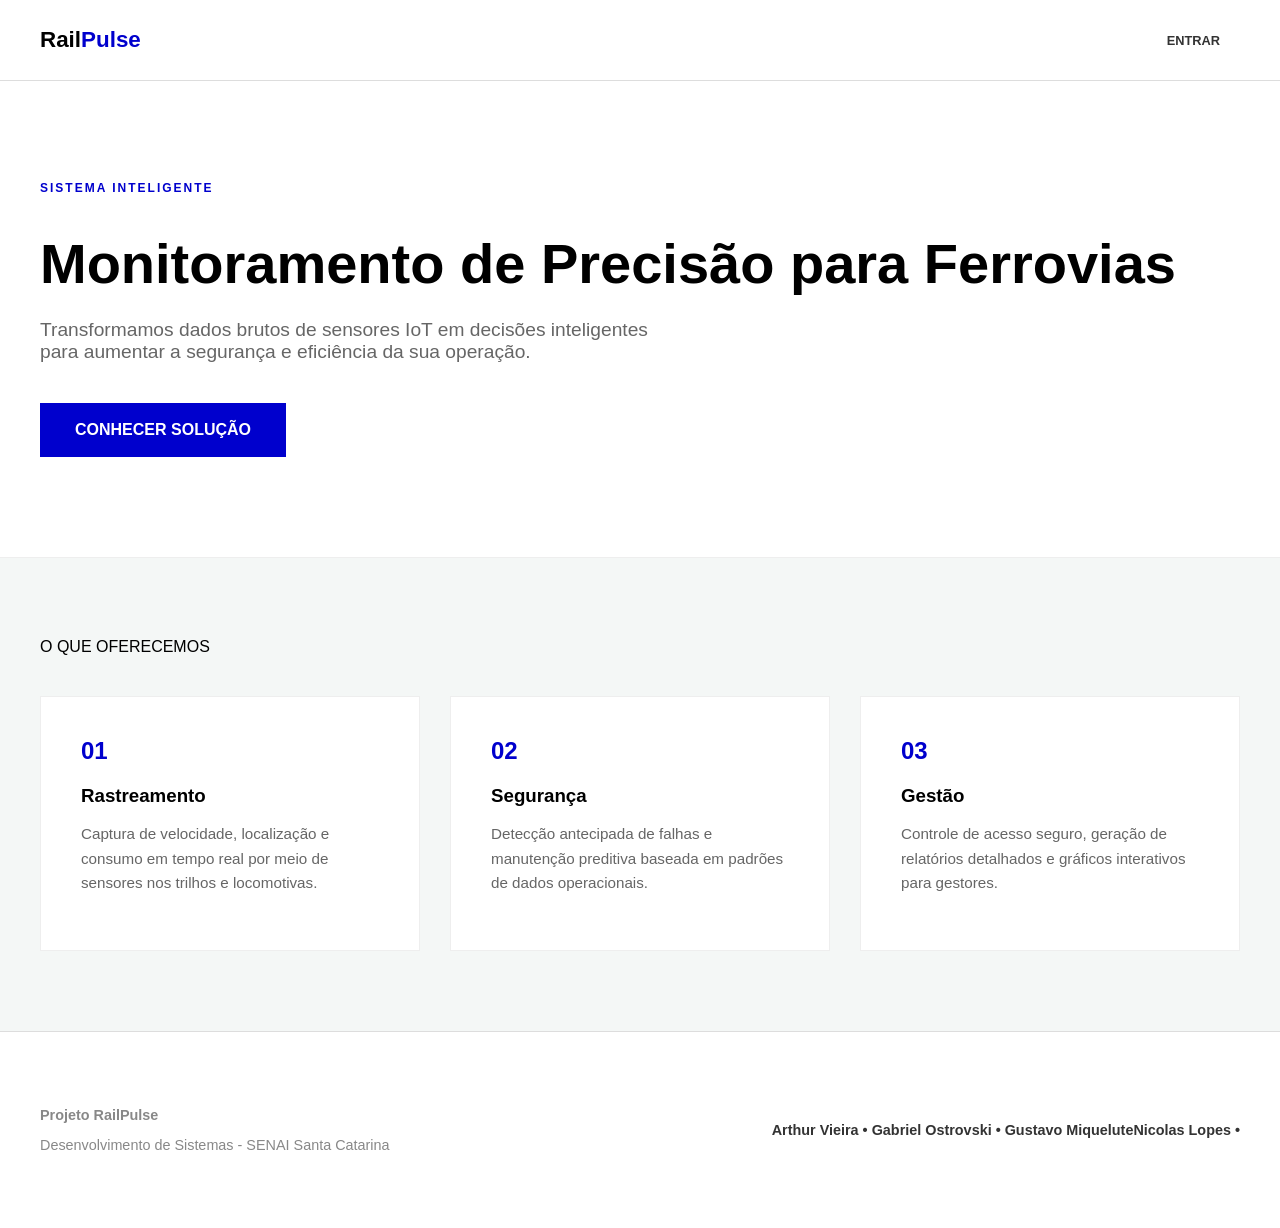
==== index.html @ ef1908db "add-ajustes" ====
<!DOCTYPE html>
<html lang="en">
<head>
    <meta charset="UTF-8">
    <meta name="viewport" content="width=device-width, initial-scale=1.0">
    <title>RailPulse</title>
    <link rel="stylesheet" href="assets/style/style.css">
</head>
<body class="corpo-inicial">
    
    <nav class="navegacao">
        <div class="container-menu">
            <div class="logo">Rail<span>Pulse</span></div>
            <div class="botoes-topo">
                <a href="public/login.html" class="link-entrar">ENTRAR</a>
            </div>
        </div>
    </nav>

    <header class="banner">
        <div class="container">
            <div class="conteudo-banner">
                <span class="etiqueta">SISTEMA INTELIGENTE</span>
                <h1 class="titulo-principal">Monitoramento de Precisão para Ferrovias</h1>
                <p class="texto-apoio">Transformamos dados brutos de sensores IoT em decisões inteligentes para aumentar a segurança e eficiência da sua operação.</p>
                <div class="acoes">
                    <a href="#solucoes" class="botao-azul">CONHECER SOLUÇÃO</a>
                </div>
            </div>
        </div>
    </header>

    <section id="solucoes" class="recursos">
        <div class="container">
            <div class="section-title light">O QUE OFERECEMOS</div>
            <div class="grade-recursos">
                <div class="cartao">
                    <div class="numero">01</div>
                    <h3>Rastreamento</h3>
                    <p>Captura de velocidade, localização e consumo em tempo real por meio de sensores nos trilhos e locomotivas.</p>
                </div>
                <div class="cartao">
                    <div class="numero">02</div>
                    <h3>Segurança</h3>
                    <p>Detecção antecipada de falhas e manutenção preditiva baseada em padrões de dados operacionais.</p>
                </div>
                <div class="cartao">
                    <div class="numero">03</div>
                    <h3>Gestão</h3>
                    <p>Controle de acesso seguro, geração de relatórios detalhados e gráficos interativos para gestores.</p>
                </div>
            </div>
        </div>
    </section>

    <footer class="rodape">
        <div class="container">
            <div class="conteudo-rodape">
                <div class="info-projeto">
                    <p><strong>Projeto RailPulse</strong></p>
                    <p>Desenvolvimento de Sistemas - SENAI Santa Catarina</p>
                </div>
                <div class="equipe">
                    <span>Arthur Vieira • Gabriel Ostrovski • Gustavo MiqueluteNicolas Lopes • </span>
                </div>
            </div>
        </div>
    </footer>
</body>
</html>
---- assets/style/style.css ----
* {
    font-family: 'inter', arial, sans-serif ;
}

.corpo-inicial {
    background-color: #f4f7f6;
    margin: 0;
}

.container {
    max-width: 1200px;
    margin: 0 auto;
    padding: 0 30px;
}

.navegacao {
    height: 80px;
    background: #fff;
    display: flex;
    align-items: center;
    border-bottom: 1px solid #ddd;
    position: sticky;
    top: 0;
    z-index: 1000;
}

.container-menu {
    width: 100%;
    max-width: 1200px;
    margin: 0 auto;
    padding: 0 30px;
    display: flex;
    justify-content: space-between;
    align-items: center;
}

.logo {
    font-size: 1.4rem;
    font-weight: 800;
}

.logo span { color: #0000cd; }

.link-entrar {
    text-decoration: none;
    color: #333;
    font-weight: 700;
    font-size: 0.8rem;
    margin-right: 20px;
}

.botao-destaque {
    text-decoration: none;
    background: #000;
    color: #fff;
    padding: 10px 20px;
    font-weight: bold;
    font-size: 0.8rem;
}

.banner {
    background: #fff;
    padding: 100px 0;
    border-bottom: 1px solid #eee;
}

.etiqueta {
    color: #0000cd;
    font-weight: 800;
    font-size: 0.75rem;
    letter-spacing: 2px;
    display: block;
    margin-bottom: 15px;
}

.titulo-principal {
    font-size: 3.5rem;
    font-weight: 900;
    line-height: 1.1;
    margin-bottom: 25px;
    color: #000;
}

.texto-apoio {
    font-size: 1.2rem;
    color: #666;
    max-width: 650px;
    margin-bottom: 40px;
}

.botao-azul {
    background-color: #0000cd;
    color: #fff;
    padding: 18px 35px;
    text-decoration: none;
    font-weight: bold;
    display: inline-block;
}

.recursos { padding: 80px 0; }

.grade-recursos {
    display: grid;
    grid-template-columns: repeat(3, 1fr);
    gap: 30px;
    margin-top: 40px;
}

.cartao {
    background: #fff;
    padding: 40px;
    border: 1px solid #eee;
}

.numero {
    color: #0000cd;
    font-weight: 900;
    font-size: 1.5rem;
    margin-bottom: 20px;
}

.cartao h3 {
    margin-bottom: 15px;
    font-weight: 700;
}

.cartao p {
    color: #666;
    font-size: 0.95rem;
    line-height: 1.6;
}

.rodape {
    background: #fff;
    padding: 60px 0;
    border-top: 1px solid #ddd;
    color: #888;
    font-size: 0.9rem;
}

.conteudo-rodape {
    display: flex;
    justify-content: space-between;
    align-items: center;
}

.equipe { font-weight: bold; color: #333; }

@media (max-width: 900px) {
    .grade-recursos { grid-template-columns: 1fr; }
    .titulo-principal { font-size: 2.5rem; }
    .conteudo-rodape { flex-direction: column; text-align: center; gap: 20px; }
}
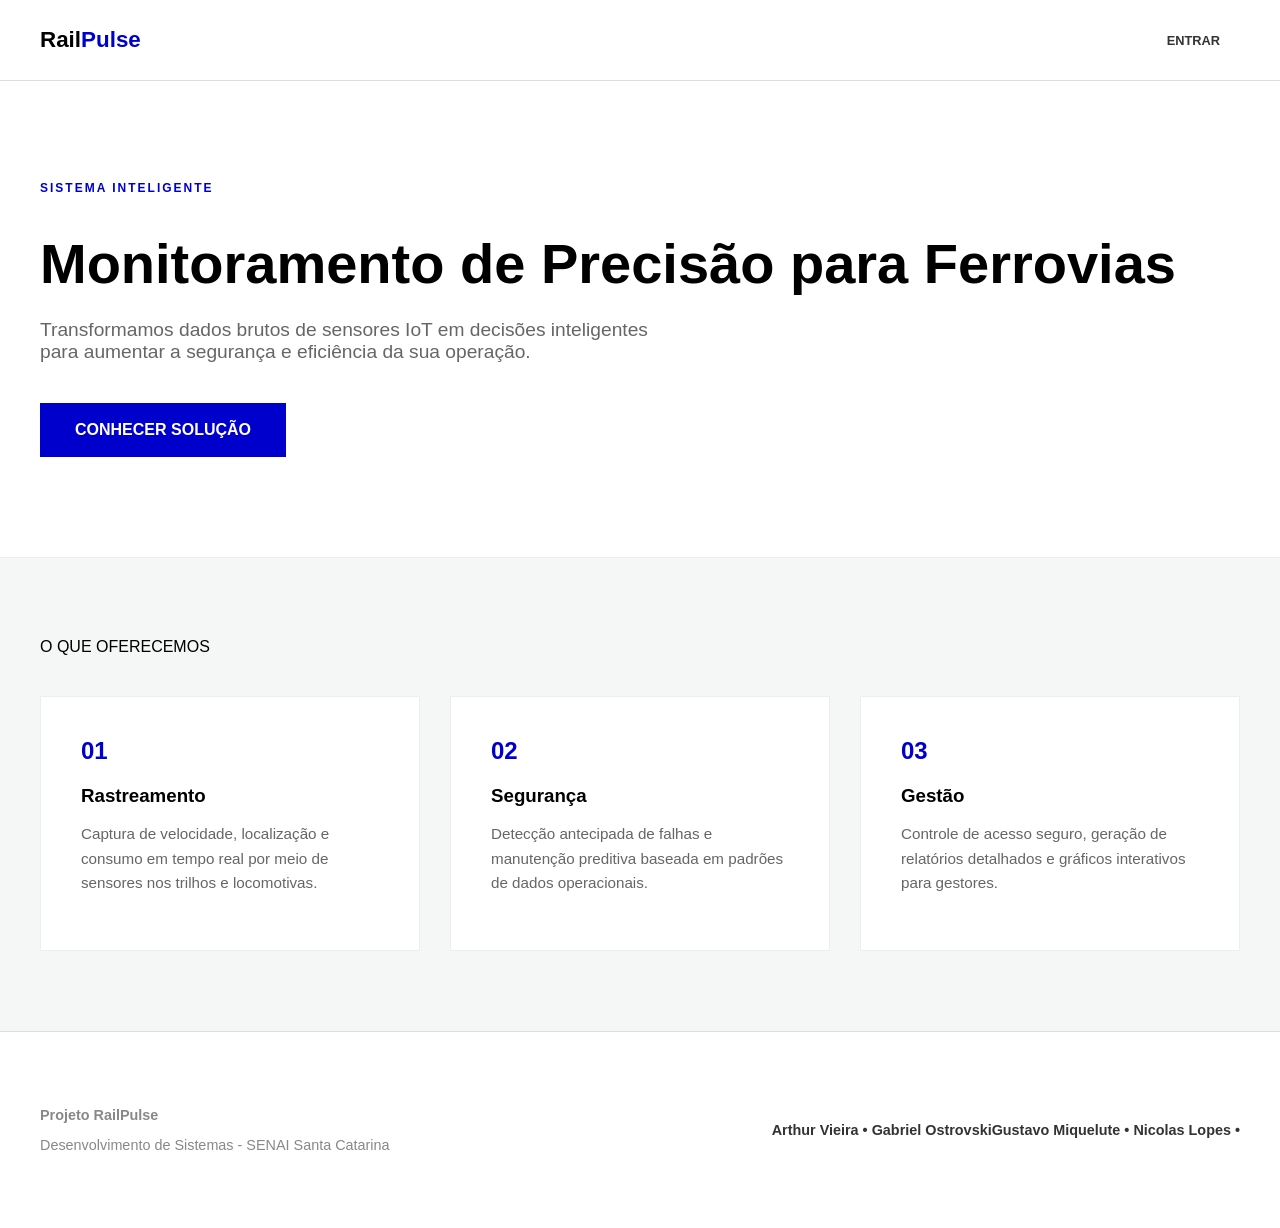
==== commit 74deb945: "ADD - Telas base" ====
--- a/index.html
+++ b/index.html
@@ -12,7 +12,7 @@
         <div class="container-menu">
             <div class="logo">Rail<span>Pulse</span></div>
             <div class="botoes-topo">
-                <a href="public/login.html" class="link-entrar">ENTRAR</a>
+                <a href="../public/login.html" class="link-entrar">ENTRAR</a>
             </div>
         </div>
     </nav>
@@ -61,7 +61,7 @@
                     <p>Desenvolvimento de Sistemas - SENAI Santa Catarina</p>
                 </div>
                 <div class="equipe">
-                    <span>Arthur Vieira • Gabriel Ostrovski • Gustavo MiqueluteNicolas Lopes • </span>
+                    <span>Arthur Vieira • Gabriel OstrovskiGustavo Miquelute • Nicolas Lopes • </span>
                 </div>
             </div>
         </div>
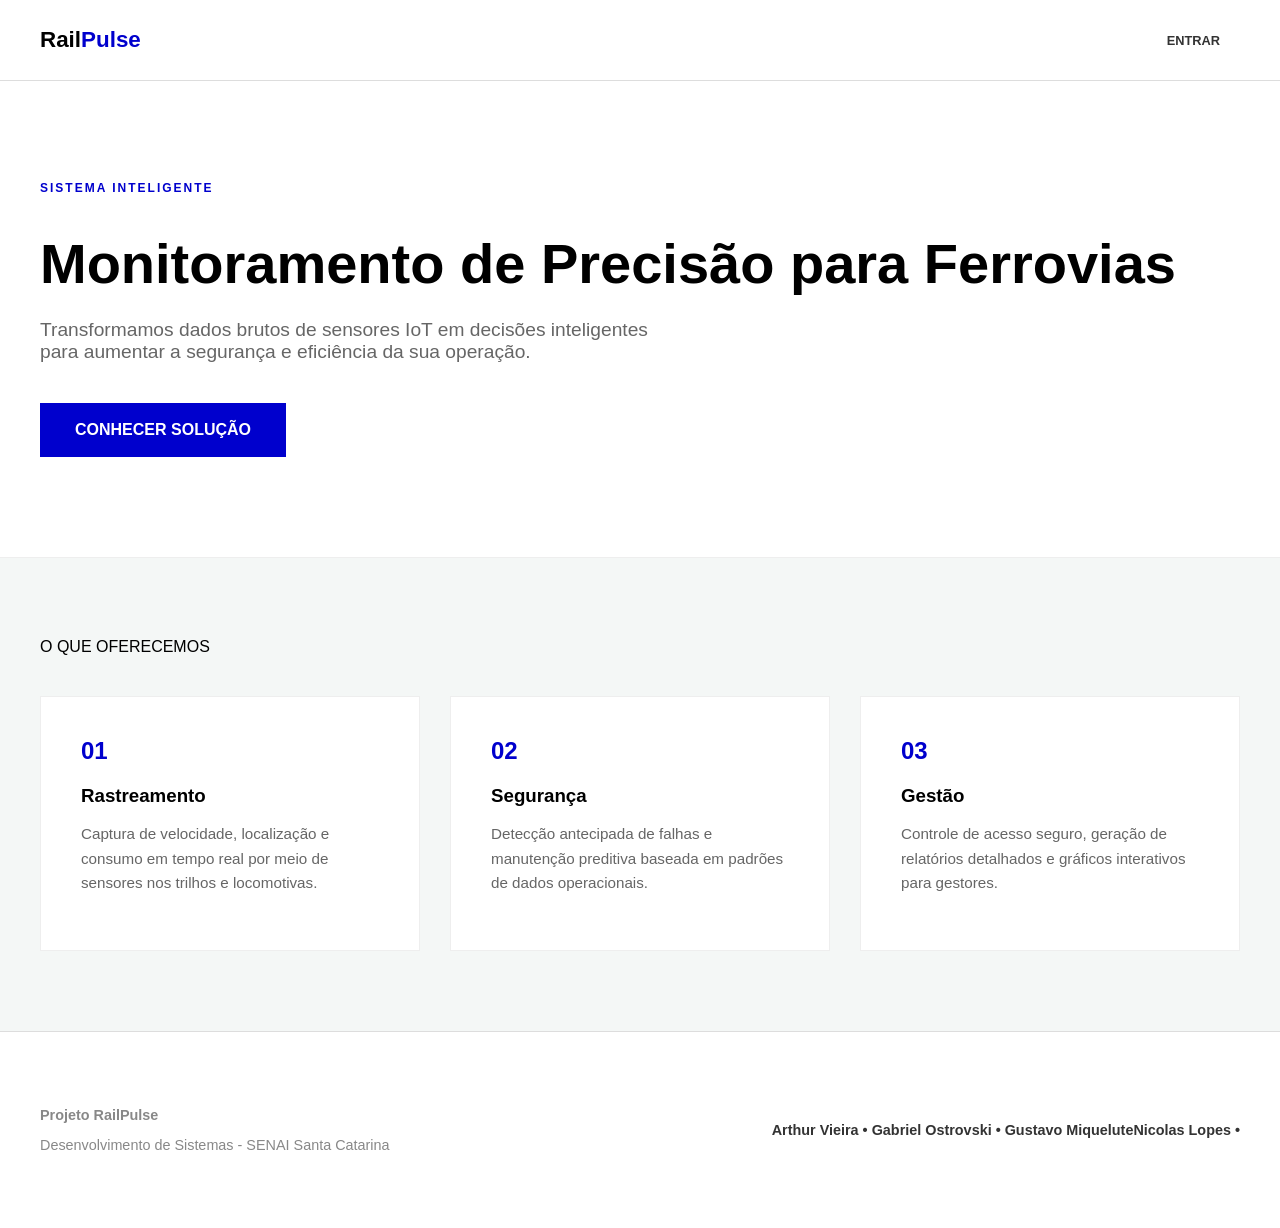
==== commit 4ed31a49: "Merge branch 'main' of https://github.com/NicolasSLopes/RailPulse" ====
--- a/index.html
+++ b/index.html
@@ -12,7 +12,7 @@
         <div class="container-menu">
             <div class="logo">Rail<span>Pulse</span></div>
             <div class="botoes-topo">
-                <a href="../public/login.html" class="link-entrar">ENTRAR</a>
+                <a href="public/login.html" class="link-entrar">ENTRAR</a>
             </div>
         </div>
     </nav>
@@ -61,7 +61,7 @@
                     <p>Desenvolvimento de Sistemas - SENAI Santa Catarina</p>
                 </div>
                 <div class="equipe">
-                    <span>Arthur Vieira • Gabriel OstrovskiGustavo Miquelute • Nicolas Lopes • </span>
+                    <span>Arthur Vieira • Gabriel Ostrovski • Gustavo MiqueluteNicolas Lopes • </span>
                 </div>
             </div>
         </div>
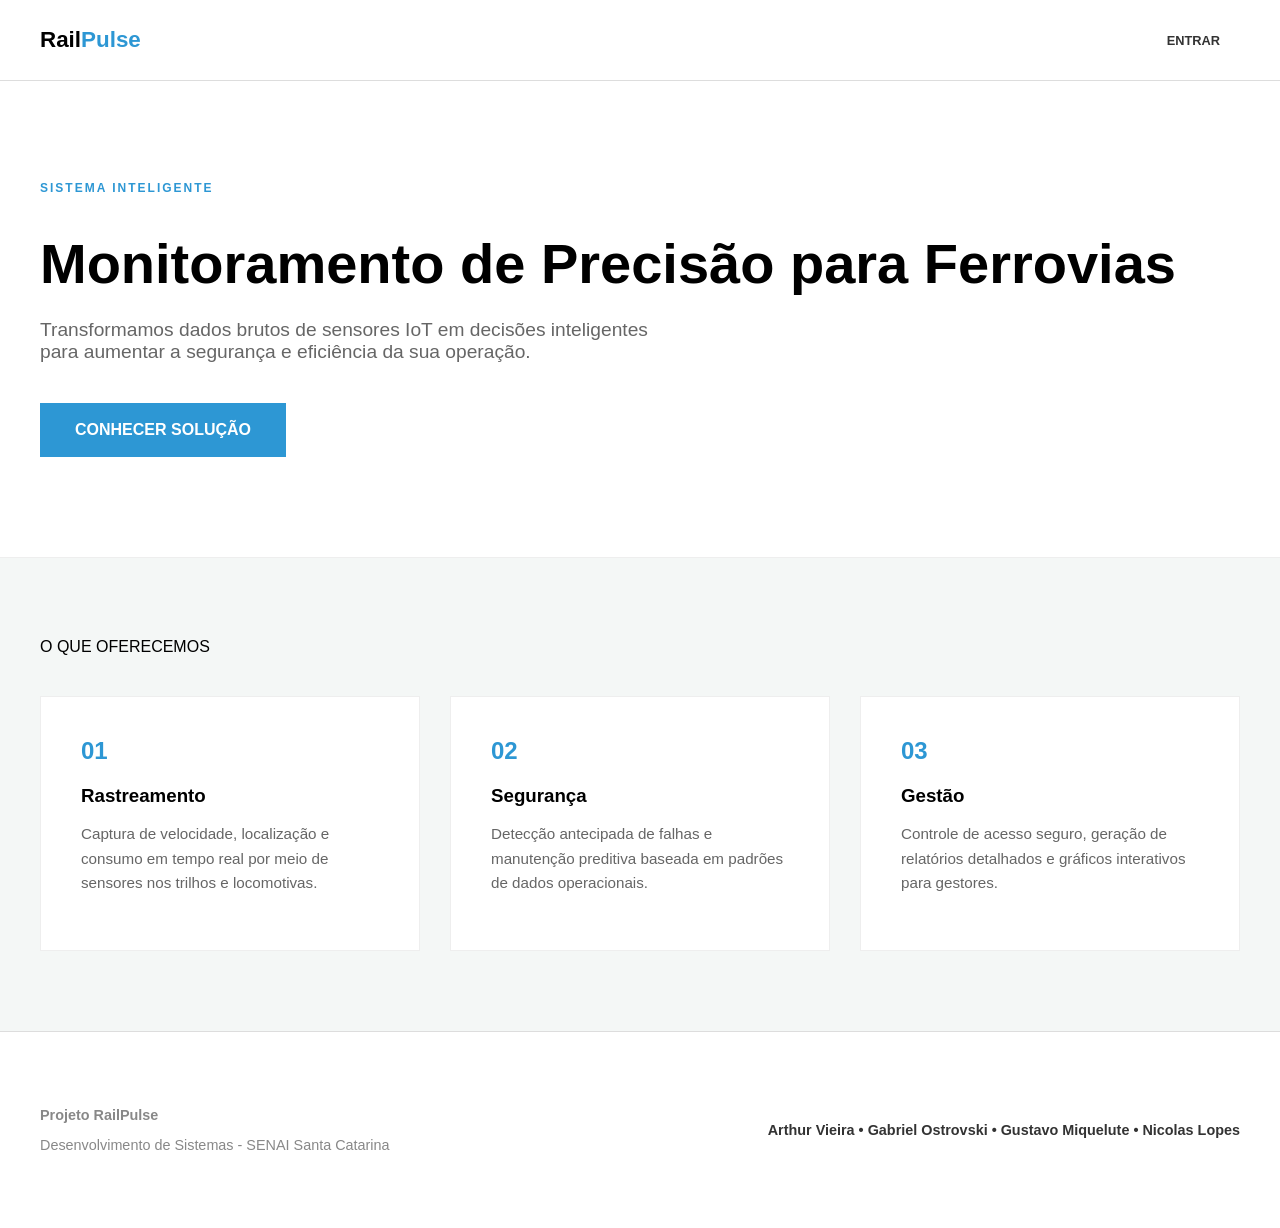
==== commit 4ef92627: "ADD - arrumando tela sensores" ====
--- a/index.html
+++ b/index.html
@@ -61,7 +61,7 @@
                     <p>Desenvolvimento de Sistemas - SENAI Santa Catarina</p>
                 </div>
                 <div class="equipe">
-                    <span>Arthur Vieira • Gabriel Ostrovski • Gustavo MiqueluteNicolas Lopes • </span>
+                    <span>Arthur Vieira • Gabriel Ostrovski • Gustavo Miquelute • Nicolas Lopes  </span>
                 </div>
             </div>
         </div>
--- a/assets/style/style.css
+++ b/assets/style/style.css
@@ -39,7 +39,7 @@
     font-weight: 800;
 }
 
-.logo span { color: #0000cd; }
+.logo span { color: rgb(45, 151, 212); }
 
 .link-entrar {
     text-decoration: none;
@@ -65,7 +65,7 @@
 }
 
 .etiqueta {
-    color: #0000cd;
+    color:  rgb(45, 151, 212);
     font-weight: 800;
     font-size: 0.75rem;
     letter-spacing: 2px;
@@ -89,7 +89,7 @@
 }
 
 .botao-azul {
-    background-color: #0000cd;
+    background-color:  rgb(45, 151, 212);
     color: #fff;
     padding: 18px 35px;
     text-decoration: none;
@@ -113,7 +113,7 @@
 }
 
 .numero {
-    color: #0000cd;
+    color:  rgb(45, 151, 212);
     font-weight: 900;
     font-size: 1.5rem;
     margin-bottom: 20px;
